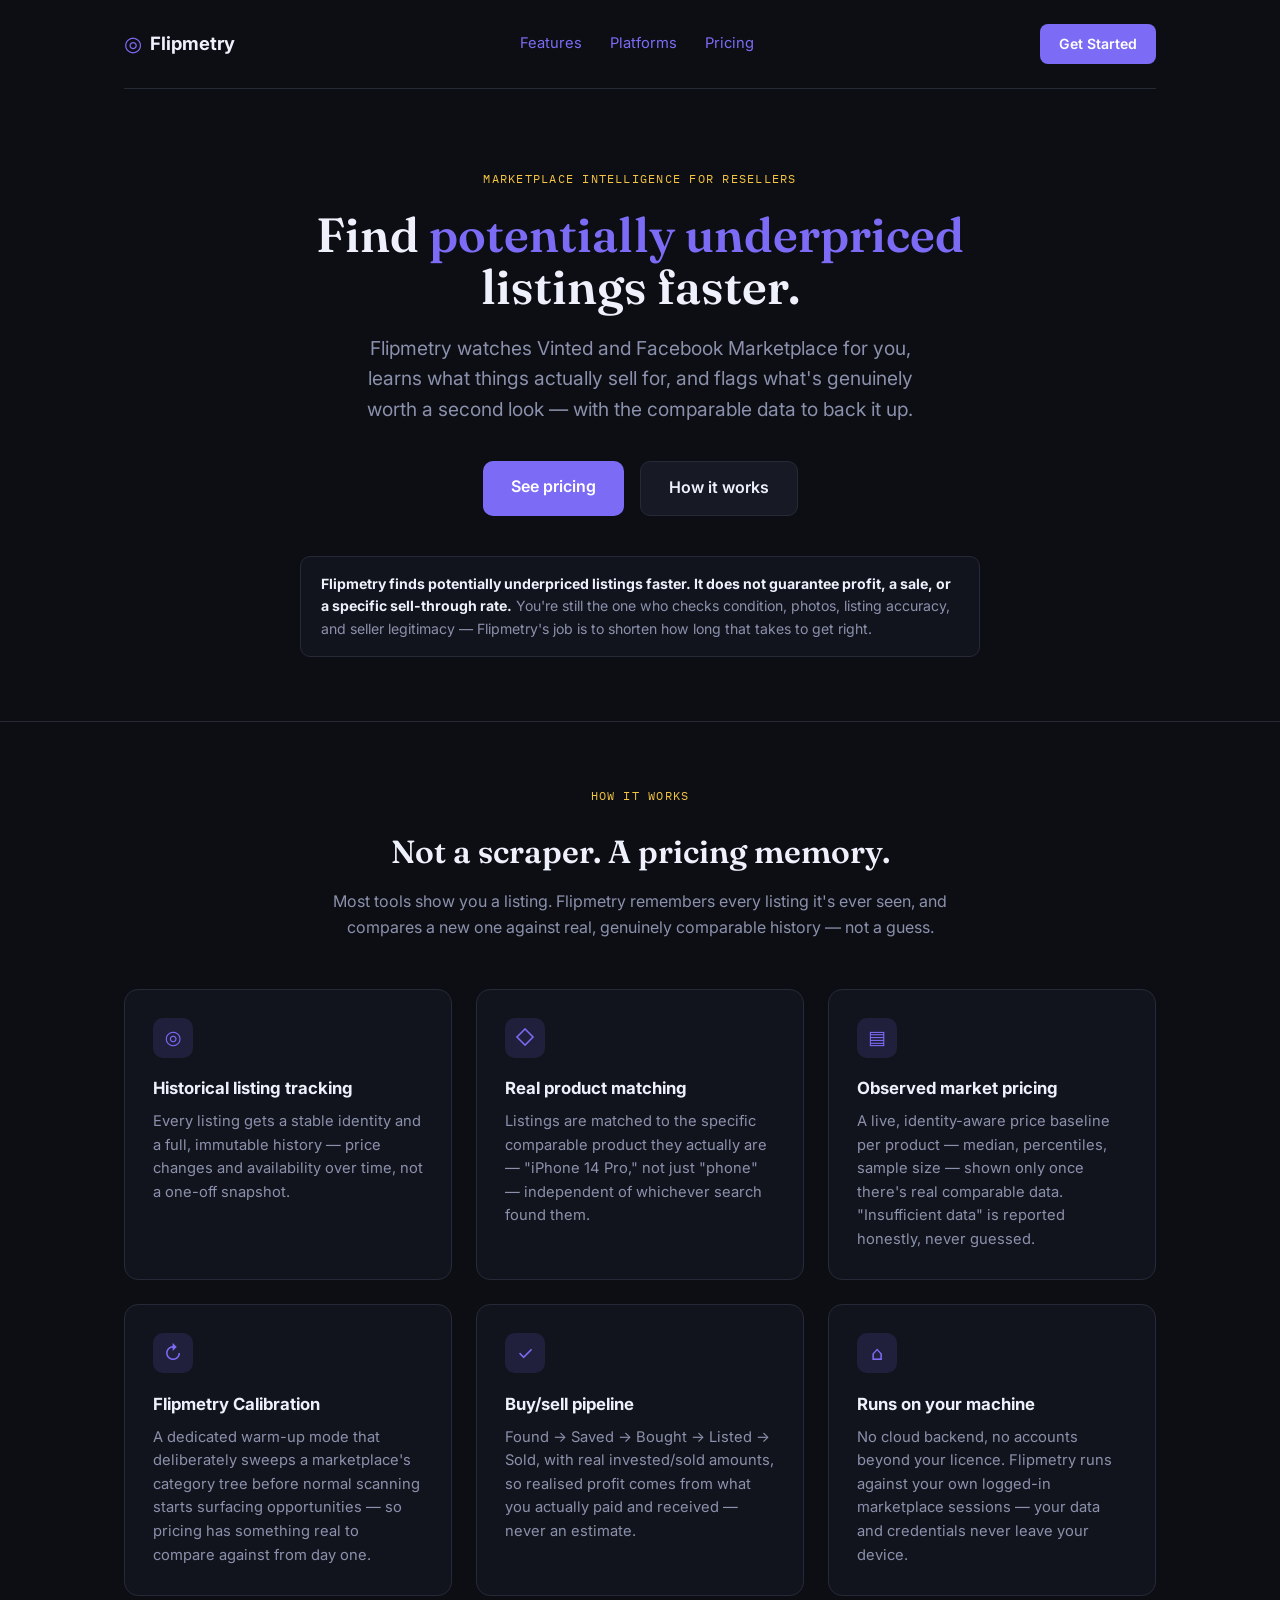
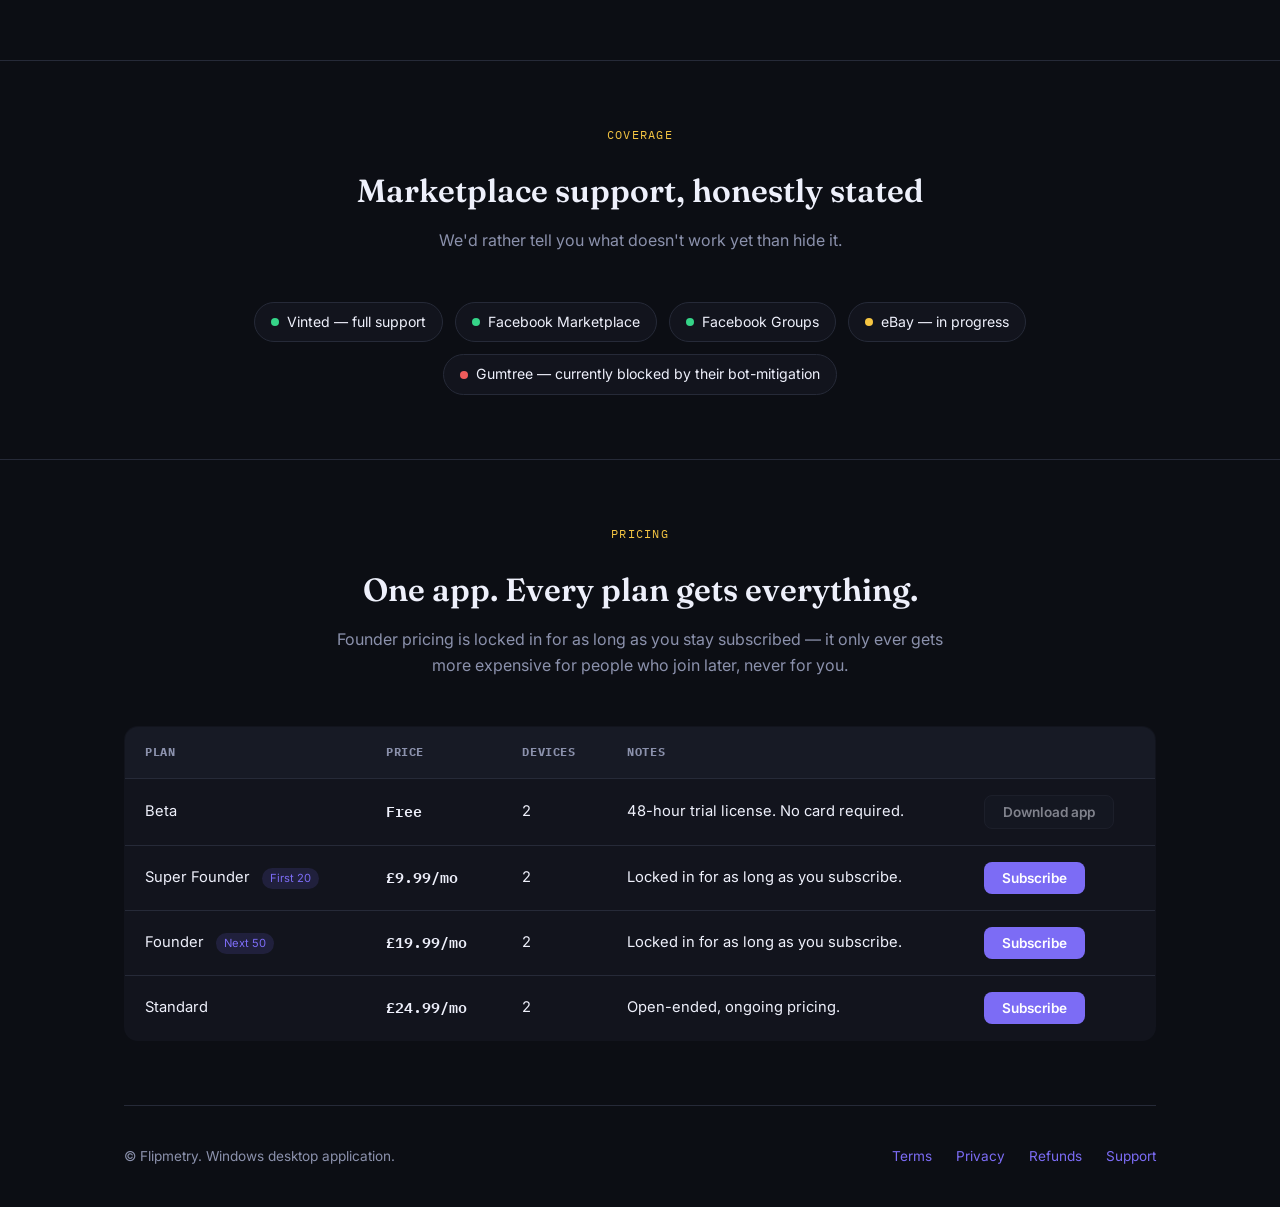
==== index.html @ 15358998 "Root-domain copy of the Flipmetry marketing site Needed so huaweimorby-del.github.io itself (no path" ====
<!DOCTYPE html>
<html lang="en">
<head>
<meta charset="UTF-8" />
<meta name="viewport" content="width=device-width, initial-scale=1.0" />
<title>Flipmetry — Marketplace Intelligence for Resellers</title>
<meta name="description" content="Flipmetry monitors Vinted and Facebook Marketplace, tracks price history, and flags underpriced listings — with the market data to understand why." />
<link rel="preconnect" href="https://fonts.googleapis.com">
<link rel="preconnect" href="https://fonts.gstatic.com" crossorigin>
<link href="https://fonts.googleapis.com/css2?family=Fraunces:opsz,wght@9..144,500;9..144,600;9..144,700&family=Inter:wght@400;500;600;700&family=IBM+Plex+Mono:wght@400;500;600&display=swap" rel="stylesheet">
<style>
  :root {
    --bg: #0c0e14;
    --surface: #12141d;
    --surface-2: #171a25;
    --border: #262a38;
    --text: #eef0fb;
    --muted: #8b91ac;
    --accent: #7c6cf5;
    --accent-2: #f5c542;
    --green: #35d488;
    --accent-dim: rgba(124,108,245,.14);
  }
  * { box-sizing: border-box; }
  html { scroll-behavior: smooth; }
  body {
    margin: 0; background: var(--bg); color: var(--text);
    font-family: 'Inter', system-ui, sans-serif; line-height: 1.6;
  }
  .wrap { max-width: 1080px; margin: 0 auto; padding: 0 1.5rem; }
  a { color: var(--accent); text-decoration: none; }

  header.nav {
    display: flex; align-items: center; justify-content: space-between;
    padding: 1.5rem 0; border-bottom: 1px solid var(--border);
  }
  .brand { display: flex; align-items: center; gap: .5rem; font-weight: 700; font-size: 1.15rem; }
  .brand .dot { color: var(--accent); font-size: 1.3rem; }
  nav.links { display: flex; gap: 1.75rem; font-size: .92rem; color: var(--muted); }
  nav.links a:hover { color: var(--text); }
  .nav-cta {
    background: var(--accent); color: #fff; padding: .55rem 1.2rem;
    border-radius: 8px; font-weight: 600; font-size: .88rem;
  }

  .hero { padding: 5rem 0 4rem; text-align: center; }
  .kicker {
    font-family: 'IBM Plex Mono', monospace; font-size: .78rem; letter-spacing: .1em;
    text-transform: uppercase; color: var(--accent-2); margin-bottom: 1.25rem;
  }
  h1 {
    font-family: 'Fraunces', serif; font-weight: 600; font-size: 3rem; line-height: 1.08;
    margin: 0 0 1.25rem; text-wrap: balance;
  }
  h1 em { color: var(--accent); font-style: normal; }
  .lead {
    font-size: 1.2rem; color: var(--muted); max-width: 620px; margin: 0 auto 2.25rem;
    text-wrap: balance;
  }
  .hero-ctas { display: flex; gap: 1rem; justify-content: center; flex-wrap: wrap; }
  .btn {
    display: inline-block; padding: .85rem 1.75rem; border-radius: 10px;
    font-weight: 600; font-size: 1rem;
  }
  .btn-primary { background: var(--accent); color: #fff; }
  .btn-secondary { background: var(--surface-2); color: var(--text); border: 1px solid var(--border); }

  .disclaimer {
    max-width: 680px; margin: 2.5rem auto 0; padding: 1rem 1.25rem;
    background: var(--surface); border: 1px solid var(--border); border-radius: 10px;
    font-size: .88rem; color: var(--muted); text-align: left;
  }
  .disclaimer strong { color: var(--text); }

  section { padding: 4rem 0; border-top: 1px solid var(--border); }
  .section-head { text-align: center; max-width: 620px; margin: 0 auto 3rem; }
  .section-head .kicker { text-align: center; }
  .section-head h2 { font-family: 'Fraunces', serif; font-weight: 600; font-size: 2rem; margin: 0 0 .75rem; }
  .section-head p { color: var(--muted); margin: 0; }

  .grid3 { display: grid; grid-template-columns: repeat(3, 1fr); gap: 1.5rem; }
  @media (max-width: 800px) { .grid3 { grid-template-columns: 1fr; } }
  .card {
    background: var(--surface); border: 1px solid var(--border); border-radius: 14px;
    padding: 1.75rem;
  }
  .card .icon {
    width: 40px; height: 40px; border-radius: 10px; background: var(--accent-dim);
    color: var(--accent); display: flex; align-items: center; justify-content: center;
    font-size: 1.2rem; margin-bottom: 1.1rem;
  }
  .card h3 { font-size: 1.05rem; margin: 0 0 .5rem; }
  .card p { color: var(--muted); font-size: .92rem; margin: 0; }

  .platform-row { display: flex; gap: .75rem; flex-wrap: wrap; justify-content: center; margin-top: 2rem; }
  .pill {
    display: flex; align-items: center; gap: .5rem; border: 1px solid var(--border);
    background: var(--surface); border-radius: 999px; padding: .5rem 1rem; font-size: .88rem;
  }
  .pill .status { width: 8px; height: 8px; border-radius: 50%; }
  .status.on { background: var(--green); }
  .status.partial { background: var(--accent-2); }
  .status.off { background: #ef5b5b; }

  table.pricing {
    width: 100%; border-collapse: collapse; background: var(--surface);
    border: 1px solid var(--border); border-radius: 14px; overflow: hidden;
    font-size: .92rem;
  }
  table.pricing th, table.pricing td { padding: 1rem 1.25rem; text-align: left; border-bottom: 1px solid var(--border); }
  table.pricing th { font-family: 'IBM Plex Mono', monospace; font-size: .72rem; letter-spacing: .05em; text-transform: uppercase; color: var(--muted); background: var(--surface-2); }
  table.pricing tr:last-child td { border-bottom: none; }
  table.pricing td.price { font-family: 'IBM Plex Mono', monospace; font-weight: 600; font-variant-numeric: tabular-nums; }
  .badge-founder { display: inline-block; margin-left: .5rem; font-size: .7rem; padding: .1rem .5rem; border-radius: 999px; background: var(--accent-dim); color: var(--accent); }
  .wrap-table { overflow-x: auto; }
  .buy-btn {
    background: var(--accent); color: #fff; border: none; padding: .5rem 1.1rem;
    border-radius: 8px; font-weight: 600; font-size: .85rem; cursor: pointer; font-family: inherit;
  }
  .buy-btn:hover { opacity: .9; }
  .buy-btn:disabled { opacity: .5; cursor: default; }
  .buy-btn.secondary { background: var(--surface-2); color: var(--text); border: 1px solid var(--border); }

  footer {
    border-top: 1px solid var(--border); padding: 2.5rem 0; color: var(--muted); font-size: .85rem;
  }
  footer .foot-row { display: flex; justify-content: space-between; flex-wrap: wrap; gap: 1rem; }
  footer nav { display: flex; gap: 1.5rem; }
</style>
</head>
<body>

<div class="wrap">
  <header class="nav">
    <div class="brand"><span class="dot">◎</span> Flipmetry</div>
    <nav class="links">
      <a href="#features">Features</a>
      <a href="#platforms">Platforms</a>
      <a href="#pricing">Pricing</a>
    </nav>
    <a class="nav-cta" href="#pricing">Get Started</a>
  </header>
</div>

<div class="hero">
  <div class="wrap">
    <div class="kicker">Marketplace Intelligence for Resellers</div>
    <h1>Find <em>potentially underpriced</em><br>listings faster.</h1>
    <p class="lead">Flipmetry watches Vinted and Facebook Marketplace for you, learns what things actually sell for, and flags what's genuinely worth a second look — with the comparable data to back it up.</p>
    <div class="hero-ctas">
      <a class="btn btn-primary" href="#pricing">See pricing</a>
      <a class="btn btn-secondary" href="#features">How it works</a>
    </div>
    <div class="disclaimer">
      <strong>Flipmetry finds potentially underpriced listings faster. It does not guarantee profit, a sale, or a specific sell-through rate.</strong> You're still the one who checks condition, photos, listing accuracy, and seller legitimacy — Flipmetry's job is to shorten how long that takes to get right.
    </div>
  </div>
</div>

<section id="features">
  <div class="wrap">
    <div class="section-head">
      <div class="kicker">How It Works</div>
      <h2>Not a scraper. A pricing memory.</h2>
      <p>Most tools show you a listing. Flipmetry remembers every listing it's ever seen, and compares a new one against real, genuinely comparable history — not a guess.</p>
    </div>
    <div class="grid3">
      <div class="card">
        <div class="icon">◎</div>
        <h3>Historical listing tracking</h3>
        <p>Every listing gets a stable identity and a full, immutable history — price changes and availability over time, not a one-off snapshot.</p>
      </div>
      <div class="card">
        <div class="icon">◇</div>
        <h3>Real product matching</h3>
        <p>Listings are matched to the specific comparable product they actually are — "iPhone 14 Pro," not just "phone" — independent of whichever search found them.</p>
      </div>
      <div class="card">
        <div class="icon">▤</div>
        <h3>Observed market pricing</h3>
        <p>A live, identity-aware price baseline per product — median, percentiles, sample size — shown only once there's real comparable data. "Insufficient data" is reported honestly, never guessed.</p>
      </div>
      <div class="card">
        <div class="icon">↻</div>
        <h3>Flipmetry Calibration</h3>
        <p>A dedicated warm-up mode that deliberately sweeps a marketplace's category tree before normal scanning starts surfacing opportunities — so pricing has something real to compare against from day one.</p>
      </div>
      <div class="card">
        <div class="icon">✓</div>
        <h3>Buy/sell pipeline</h3>
        <p>Found → Saved → Bought → Listed → Sold, with real invested/sold amounts, so realised profit comes from what you actually paid and received — never an estimate.</p>
      </div>
      <div class="card">
        <div class="icon">⌂</div>
        <h3>Runs on your machine</h3>
        <p>No cloud backend, no accounts beyond your licence. Flipmetry runs against your own logged-in marketplace sessions — your data and credentials never leave your device.</p>
      </div>
    </div>
  </div>
</section>

<section id="platforms">
  <div class="wrap">
    <div class="section-head">
      <div class="kicker">Coverage</div>
      <h2>Marketplace support, honestly stated</h2>
      <p>We'd rather tell you what doesn't work yet than hide it.</p>
    </div>
    <div class="platform-row">
      <div class="pill"><span class="status on"></span>Vinted — full support</div>
      <div class="pill"><span class="status on"></span>Facebook Marketplace</div>
      <div class="pill"><span class="status on"></span>Facebook Groups</div>
      <div class="pill"><span class="status partial"></span>eBay — in progress</div>
      <div class="pill"><span class="status off"></span>Gumtree — currently blocked by their bot-mitigation</div>
    </div>
  </div>
</section>

<section id="pricing">
  <div class="wrap">
    <div class="section-head">
      <div class="kicker">Pricing</div>
      <h2>One app. Every plan gets everything.</h2>
      <p>Founder pricing is locked in for as long as you stay subscribed — it only ever gets more expensive for people who join later, never for you.</p>
    </div>
    <div class="wrap-table">
      <table class="pricing">
        <thead>
          <tr><th>Plan</th><th>Price</th><th>Devices</th><th>Notes</th><th></th></tr>
        </thead>
        <tbody>
          <tr>
            <td>Beta</td>
            <td class="price">Free</td>
            <td>2</td>
            <td>48-hour trial license. No card required.</td>
            <td><button class="buy-btn secondary" disabled>Download app</button></td>
          </tr>
          <tr>
            <td>Super Founder <span class="badge-founder">First 20</span></td>
            <td class="price">£9.99/mo</td>
            <td>2</td>
            <td>Locked in for as long as you subscribe.</td>
            <td><button class="buy-btn" data-price-id="pri_01m2zggezk1rce8dvfv43jadwe">Subscribe</button></td>
          </tr>
          <tr>
            <td>Founder <span class="badge-founder">Next 50</span></td>
            <td class="price">£19.99/mo</td>
            <td>2</td>
            <td>Locked in for as long as you subscribe.</td>
            <td><button class="buy-btn" data-price-id="pri_01m2zgfw9cqszc2jp88dn5vvc9">Subscribe</button></td>
          </tr>
          <tr>
            <td>Standard</td>
            <td class="price">£24.99/mo</td>
            <td>2</td>
            <td>Open-ended, ongoing pricing.</td>
            <td><button class="buy-btn" data-price-id="pri_01m2zgf534r27hbwnqj22tezan">Subscribe</button></td>
          </tr>
        </tbody>
      </table>
    </div>
  </div>
</section>

<div class="wrap">
  <footer>
    <div class="foot-row">
      <div>© Flipmetry. Windows desktop application.</div>
      <nav>
        <a href="terms.html">Terms</a>
        <a href="privacy.html">Privacy</a>
        <a href="refunds.html">Refunds</a>
        <a href="mailto:support@flipmetry.app">Support</a>
      </nav>
    </div>
  </footer>
</div>

<div id="license-reveal" style="display:none; position:fixed; inset:0; background:rgba(0,0,0,.6); z-index:999; align-items:center; justify-content:center; padding:1.5rem;">
  <div style="background:var(--surface); border:1px solid var(--border); border-radius:14px; padding:2rem; max-width:440px; text-align:center;">
    <h3 style="margin:0 0 .75rem;">Thanks for subscribing!</h3>
    <p id="license-reveal-body" style="color:var(--muted); font-size:.92rem;">Preparing your licence key…</p>
    <button class="buy-btn" style="margin-top:1rem;" onclick="document.getElementById('license-reveal').style.display='none'">Close</button>
  </div>
</div>

<script src="https://cdn.paddle.com/paddle/v2/paddle.js"></script>
<script>
  var LICENSING_API_URL = "https://flipmetry-licensing.flipmetry.workers.dev";

  Paddle.Environment.set("sandbox");
  Paddle.Initialize({
    token: "test_19e1b50baba6709b585c52260fe",
    eventCallback: function (event) {
      if (event.name === "checkout.completed") {
        var transactionId = event.data && (event.data.transaction_id || event.data.transactionId || (event.data.transaction && event.data.transaction.id));
        showLicenseReveal(transactionId);
      }
    }
  });

  document.querySelectorAll(".buy-btn[data-price-id]").forEach(function (btn) {
    btn.addEventListener("click", function () {
      Paddle.Checkout.open({
        items: [{ priceId: btn.getAttribute("data-price-id"), quantity: 1 }]
      });
    });
  });

  function showLicenseReveal(transactionId) {
    var modal = document.getElementById("license-reveal");
    var body = document.getElementById("license-reveal-body");
    modal.style.display = "flex";
    if (!transactionId) {
      body.textContent = "We'll email your licence activation details shortly.";
      return;
    }
    pollForLicense(transactionId, body, 0);
  }

  function pollForLicense(transactionId, body, attempt) {
    if (attempt >= 20) {
      body.textContent = "Still processing — check your email in a moment, or contact support@flipmetry.app with your order confirmation.";
      return;
    }
    fetch(LICENSING_API_URL + "/lookup?transaction_id=" + encodeURIComponent(transactionId))
      .then(function (res) { return res.json(); })
      .then(function (data) {
        if (data.ok && data.licenseKey) {
          body.innerHTML = "Your licence key:<br><strong style=\"font-family:'IBM Plex Mono',monospace; font-size:1.1rem; color:var(--text);\">" + data.licenseKey + "</strong><br><br>Paste this into Flipmetry's activation screen to unlock your plan.";
        } else {
          setTimeout(function () { pollForLicense(transactionId, body, attempt + 1); }, 2000);
        }
      })
      .catch(function () {
        setTimeout(function () { pollForLicense(transactionId, body, attempt + 1); }, 2000);
      });
  }
</script>
</body>
</html>
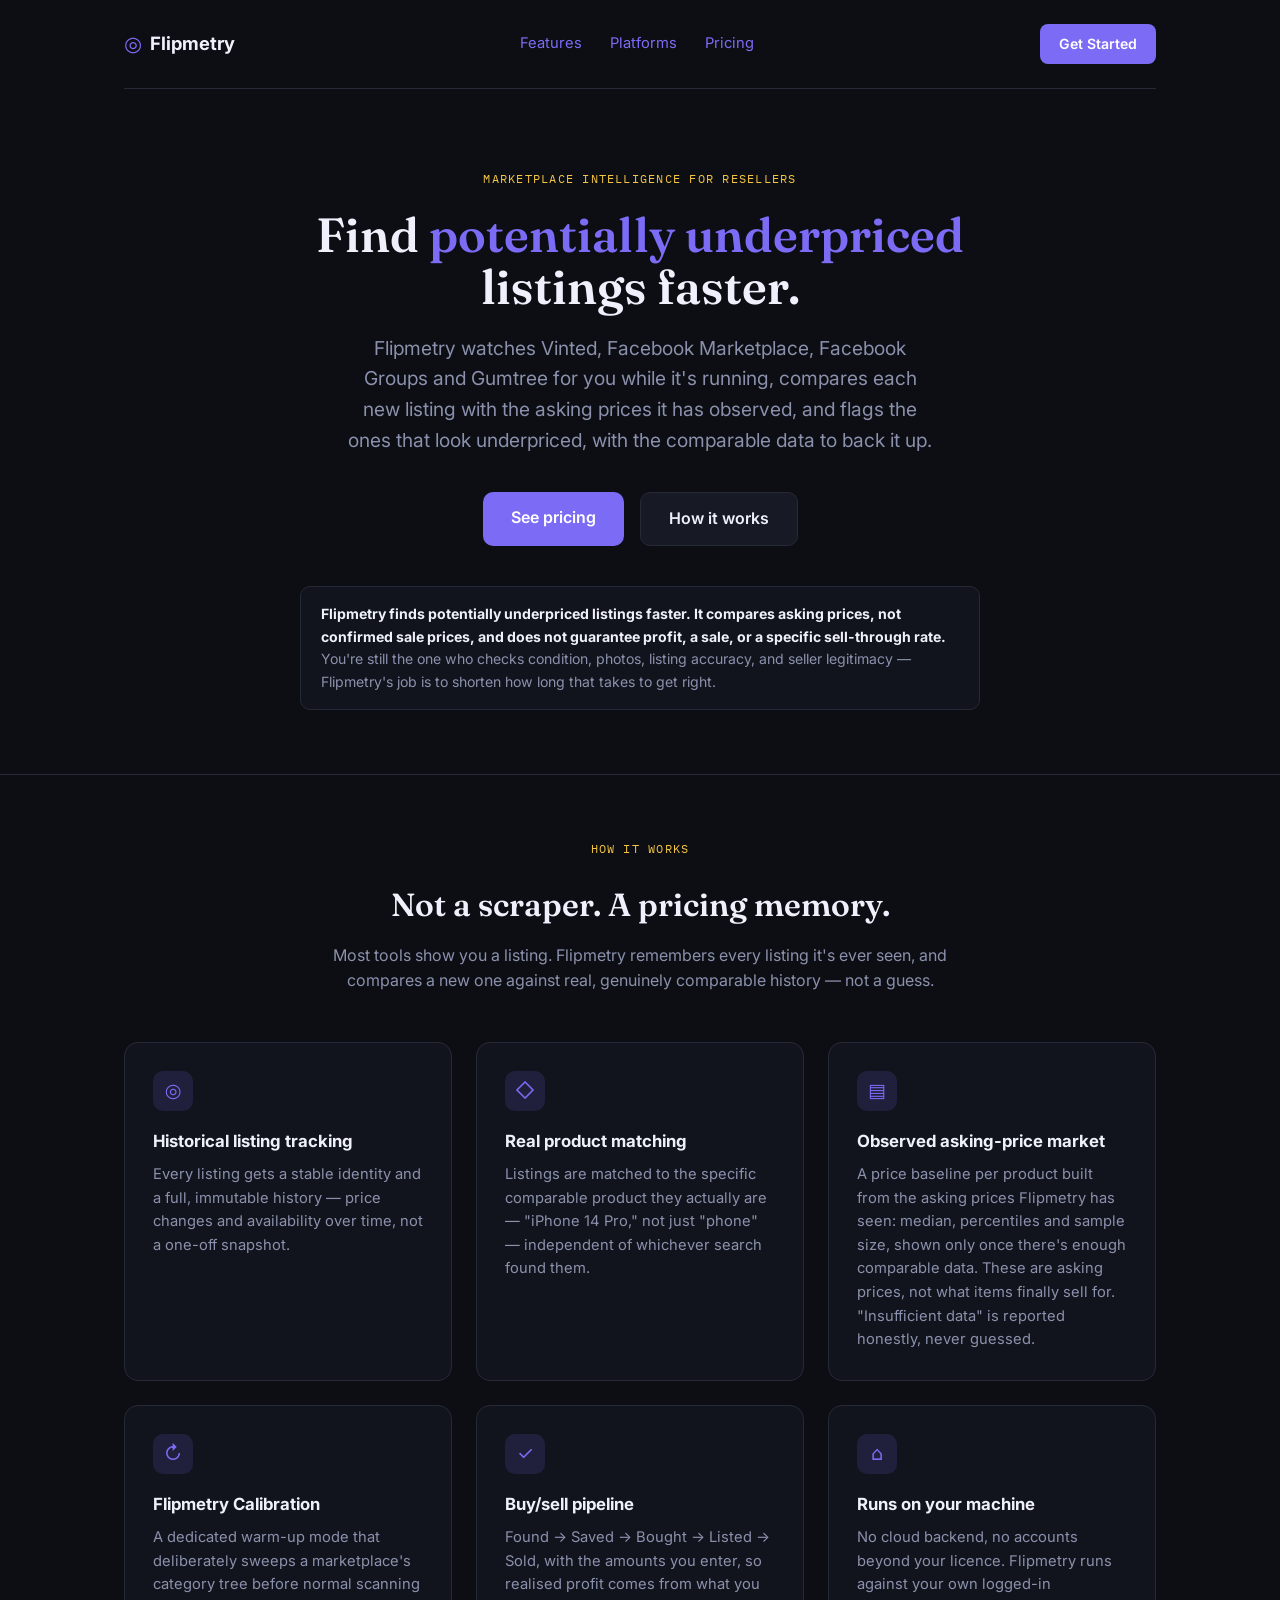
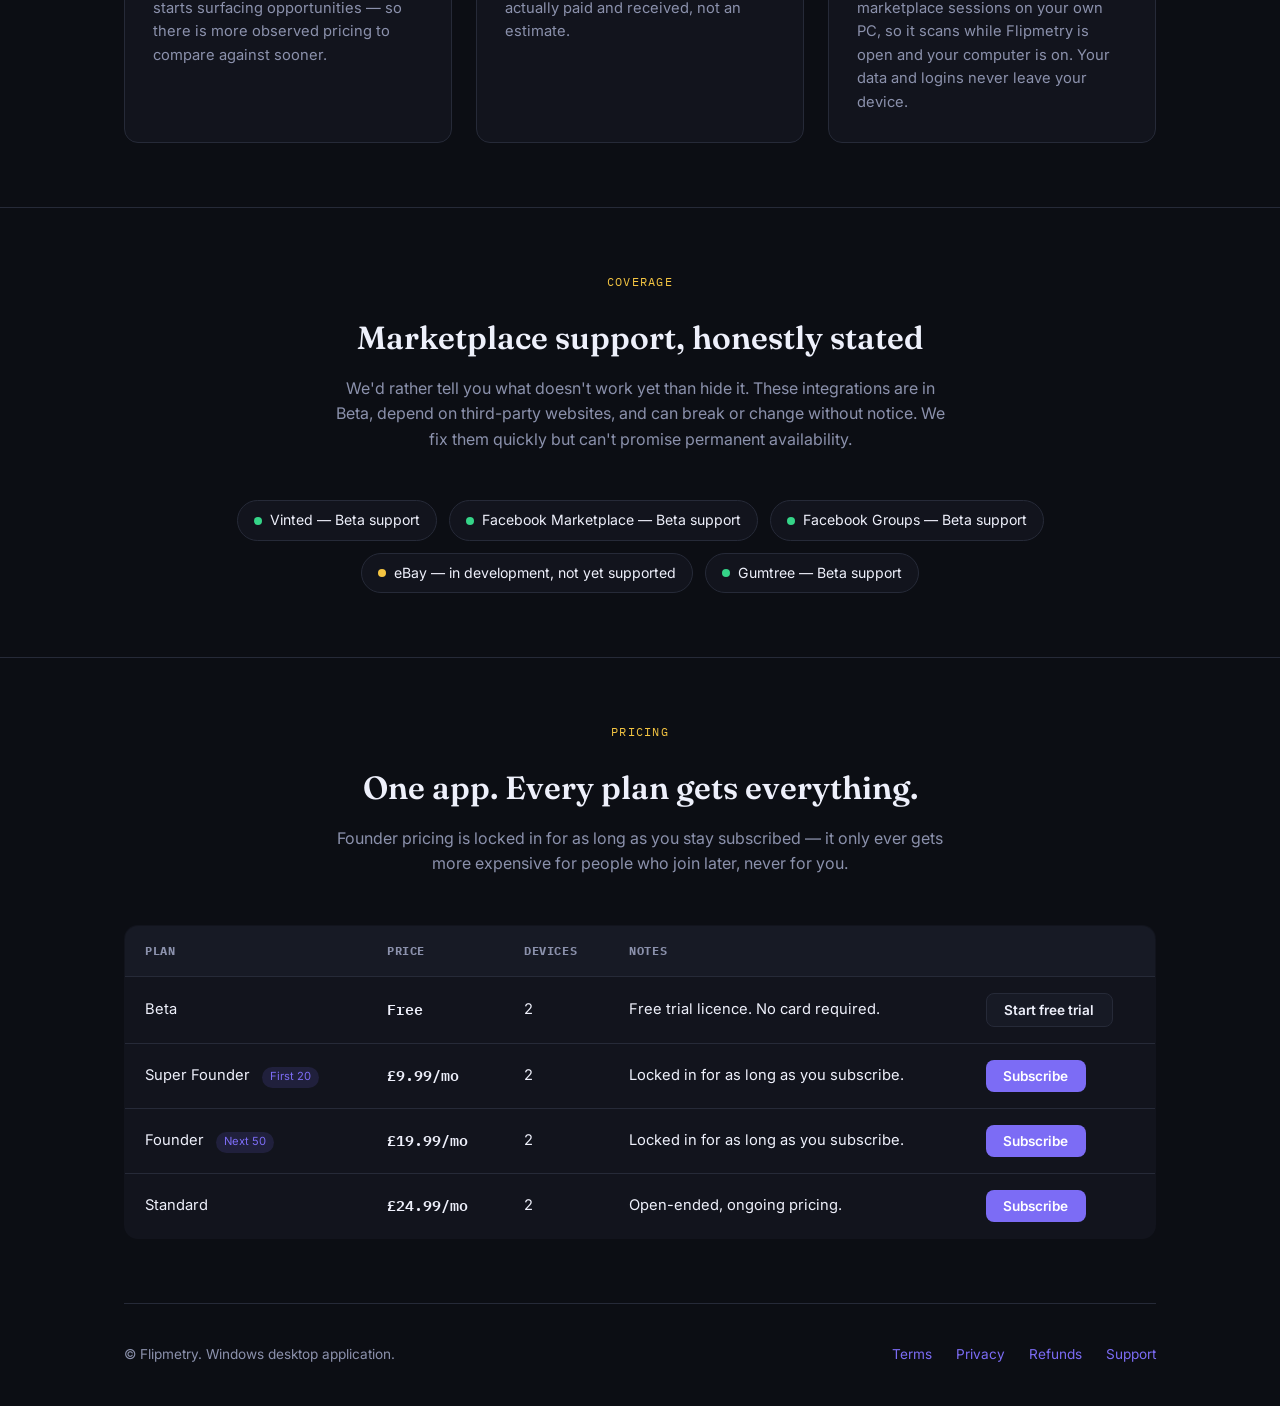
==== commit f93fcc19: "Correct claims (asking prices, only while running), Beta support wording, free-trial flow, working s" ====
--- a/index.html
+++ b/index.html
@@ -146,13 +146,13 @@
   <div class="wrap">
     <div class="kicker">Marketplace Intelligence for Resellers</div>
     <h1>Find <em>potentially underpriced</em><br>listings faster.</h1>
-    <p class="lead">Flipmetry watches Vinted and Facebook Marketplace for you, learns what things actually sell for, and flags what's genuinely worth a second look — with the comparable data to back it up.</p>
+    <p class="lead">Flipmetry watches Vinted, Facebook Marketplace, Facebook Groups and Gumtree for you while it's running, compares each new listing with the asking prices it has observed, and flags the ones that look underpriced, with the comparable data to back it up.</p>
     <div class="hero-ctas">
       <a class="btn btn-primary" href="#pricing">See pricing</a>
       <a class="btn btn-secondary" href="#features">How it works</a>
     </div>
     <div class="disclaimer">
-      <strong>Flipmetry finds potentially underpriced listings faster. It does not guarantee profit, a sale, or a specific sell-through rate.</strong> You're still the one who checks condition, photos, listing accuracy, and seller legitimacy — Flipmetry's job is to shorten how long that takes to get right.
+      <strong>Flipmetry finds potentially underpriced listings faster. It compares asking prices, not confirmed sale prices, and does not guarantee profit, a sale, or a specific sell-through rate.</strong> You're still the one who checks condition, photos, listing accuracy, and seller legitimacy — Flipmetry's job is to shorten how long that takes to get right.
     </div>
   </div>
 </div>
@@ -177,23 +177,23 @@
       </div>
       <div class="card">
         <div class="icon">▤</div>
-        <h3>Observed market pricing</h3>
-        <p>A live, identity-aware price baseline per product — median, percentiles, sample size — shown only once there's real comparable data. "Insufficient data" is reported honestly, never guessed.</p>
+        <h3>Observed asking-price market</h3>
+        <p>A price baseline per product built from the asking prices Flipmetry has seen: median, percentiles and sample size, shown only once there's enough comparable data. These are asking prices, not what items finally sell for. "Insufficient data" is reported honestly, never guessed.</p>
       </div>
       <div class="card">
         <div class="icon">↻</div>
         <h3>Flipmetry Calibration</h3>
-        <p>A dedicated warm-up mode that deliberately sweeps a marketplace's category tree before normal scanning starts surfacing opportunities — so pricing has something real to compare against from day one.</p>
+        <p>A dedicated warm-up mode that deliberately sweeps a marketplace's category tree before normal scanning starts surfacing opportunities — so there is more observed pricing to compare against sooner.</p>
       </div>
       <div class="card">
         <div class="icon">✓</div>
         <h3>Buy/sell pipeline</h3>
-        <p>Found → Saved → Bought → Listed → Sold, with real invested/sold amounts, so realised profit comes from what you actually paid and received — never an estimate.</p>
+        <p>Found → Saved → Bought → Listed → Sold, with the amounts you enter, so realised profit comes from what you actually paid and received, not an estimate.</p>
       </div>
       <div class="card">
         <div class="icon">⌂</div>
         <h3>Runs on your machine</h3>
-        <p>No cloud backend, no accounts beyond your licence. Flipmetry runs against your own logged-in marketplace sessions — your data and credentials never leave your device.</p>
+        <p>No cloud backend, no accounts beyond your licence. Flipmetry runs against your own logged-in marketplace sessions on your own PC, so it scans while Flipmetry is open and your computer is on. Your data and logins never leave your device.</p>
       </div>
     </div>
   </div>
@@ -204,14 +204,14 @@
     <div class="section-head">
       <div class="kicker">Coverage</div>
       <h2>Marketplace support, honestly stated</h2>
-      <p>We'd rather tell you what doesn't work yet than hide it.</p>
+      <p>We'd rather tell you what doesn't work yet than hide it. These integrations are in Beta, depend on third-party websites, and can break or change without notice. We fix them quickly but can't promise permanent availability.</p>
     </div>
     <div class="platform-row">
-      <div class="pill"><span class="status on"></span>Vinted — full support</div>
-      <div class="pill"><span class="status on"></span>Facebook Marketplace</div>
-      <div class="pill"><span class="status on"></span>Facebook Groups</div>
-      <div class="pill"><span class="status partial"></span>eBay — in progress</div>
-      <div class="pill"><span class="status off"></span>Gumtree — currently blocked by their bot-mitigation</div>
+      <div class="pill"><span class="status on"></span>Vinted — Beta support</div>
+      <div class="pill"><span class="status on"></span>Facebook Marketplace — Beta support</div>
+      <div class="pill"><span class="status on"></span>Facebook Groups — Beta support</div>
+      <div class="pill"><span class="status partial"></span>eBay — in development, not yet supported</div>
+      <div class="pill"><span class="status on"></span>Gumtree — Beta support</div>
     </div>
   </div>
 </section>
@@ -233,8 +233,8 @@
             <td>Beta</td>
             <td class="price">Free</td>
             <td>2</td>
-            <td>48-hour trial license. No card required.</td>
-            <td><button class="buy-btn secondary" disabled>Download app</button></td>
+            <td>Free trial licence. No card required.</td>
+            <td><button class="buy-btn secondary" id="trial-btn">Start free trial</button></td>
           </tr>
           <tr>
             <td>Super Founder <span class="badge-founder">First 20</span></td>
@@ -271,7 +271,7 @@
         <a href="terms.html">Terms</a>
         <a href="privacy.html">Privacy</a>
         <a href="refunds.html">Refunds</a>
-        <a href="mailto:support@flipmetry.app">Support</a>
+        <a href="mailto:ryanmorby92@gmail.com">Support</a>
       </nav>
     </div>
   </footer>
@@ -281,8 +281,27 @@
   <div style="background:var(--surface); border:1px solid var(--border); border-radius:14px; padding:2rem; max-width:440px; text-align:center;">
     <h3 style="margin:0 0 .75rem;">Thanks for subscribing!</h3>
     <p id="license-reveal-body" style="color:var(--muted); font-size:.92rem;">Preparing your licence key…</p>
+    <p style="color:var(--muted); font-size:.82rem;"><strong>Copy your key now.</strong> We don't email it. If you lose it, contact ryanmorby92@gmail.com from the email you paid with.</p>
+    <a class="buy-btn" id="download-link" href="https://pub-c61f546a47834a09b3cf00737bf65064.r2.dev/Flipmetry-Setup-2.2.0-beta.2.exe" style="display:inline-block; text-decoration:none; margin-top:.5rem;">Download Flipmetry for Windows</a>
     <button class="buy-btn" style="margin-top:1rem;" onclick="document.getElementById('license-reveal').style.display='none'">Close</button>
   </div>
+</div>
+
+<div id="trial-modal" style="display:none; position:fixed; inset:0; background:rgba(0,0,0,.6); z-index:999; align-items:center; justify-content:center; padding:1.5rem;">
+<div style="background:var(--surface); border:1px solid var(--border); border-radius:14px; padding:2rem; max-width:440px; width:100%; text-align:center;">
+<h3 style="margin:0 0 .75rem;">Start your free trial</h3>
+<div id="trial-form">
+<p style="color:var(--muted); font-size:.92rem;">Enter your email and we'll show your trial licence key straight away. No card needed. One trial per email address.</p>
+<input id="trial-email" type="email" autocomplete="email" placeholder="you@example.com" style="width:100%; padding:.7rem .8rem; border-radius:8px; border:1px solid var(--border); background:var(--surface-2); color:var(--text); font:inherit;">
+<button class="buy-btn" id="trial-submit" style="margin-top:1rem;">Get my trial key</button>
+</div>
+<p id="trial-msg" style="color:var(--muted); font-size:.92rem; margin-top:.9rem;"></p>
+<div id="trial-done" style="display:none;">
+<a class="buy-btn" href="https://pub-c61f546a47834a09b3cf00737bf65064.r2.dev/Flipmetry-Setup-2.2.0-beta.2.exe" style="display:inline-block; text-decoration:none;">Download Flipmetry for Windows</a>
+<p style="color:var(--muted); font-size:.82rem; margin-top:.9rem;">Install it, open it, and paste the key when asked. Windows may show a SmartScreen warning because this Beta installer is not yet code-signed: choose More info, then Run anyway.</p>
+</div>
+<button class="buy-btn secondary" style="margin-top:1rem;" onclick="document.getElementById('trial-modal').style.display='none'">Close</button>
+</div>
 </div>
 
 <script src="https://cdn.paddle.com/paddle/v2/paddle.js"></script>
@@ -290,7 +309,7 @@
   var LICENSING_API_URL = "https://flipmetry-licensing.flipmetry.workers.dev";
 
   Paddle.Environment.set("sandbox");
-  Paddle.Initialize({
+Paddle.Initialize({
     token: "test_19e1b50baba6709b585c52260fe",
     eventCallback: function (event) {
       if (event.name === "checkout.completed") {
@@ -308,12 +327,43 @@
     });
   });
 
+  var trialModal = document.getElementById("trial-modal");
+  document.getElementById("trial-btn").addEventListener("click", function () { trialModal.style.display = "flex"; document.getElementById("trial-email").focus(); });
+  document.getElementById("trial-submit").addEventListener("click", function () {
+    var email = document.getElementById("trial-email").value.trim();
+    var msg = document.getElementById("trial-msg");
+    var btn = document.getElementById("trial-submit");
+    msg.textContent = "";
+    if (!email) { msg.textContent = "Enter your email address."; return; }
+    btn.disabled = true;
+    fetch(LICENSING_API_URL + "/trial", { method: "POST", headers: { "Content-Type": "application/json" }, body: JSON.stringify({ email: email }) })
+      .then(function (res) { return res.json(); })
+      .then(function (data) {
+        btn.disabled = false;
+        if (data.ok && data.licenseKey) {
+          document.getElementById("trial-form").style.display = "none";
+          var ends = data.expiresAt ? new Date(data.expiresAt).toLocaleString() : "";
+          msg.innerHTML = "Your trial licence key:<br><strong style=\"font-family:'IBM Plex Mono',monospace; font-size:1.1rem; color:var(--text);\">" + data.licenseKey + "</strong><br><br>Valid for " + data.days + " day" + (data.days === 1 ? "" : "s") + (ends ? " (until " + ends + ")" : "") + ". Copy it now; we don't email it.";
+          document.getElementById("trial-done").style.display = "block";
+        } else if (data.reason === "already_used") {
+          msg.textContent = "That email address has already used its free trial. You can subscribe below to keep using Flipmetry.";
+        } else if (data.reason === "invalid_email") {
+          msg.textContent = "That doesn't look like a valid email address.";
+        } else if (data.reason === "rate_limited") {
+          msg.textContent = "Too many trials requested from this network today. Please try again tomorrow.";
+        } else {
+          msg.textContent = "Something went wrong. Please try again, or contact ryanmorby92@gmail.com.";
+        }
+      })
+      .catch(function () { btn.disabled = false; msg.textContent = "Couldn't reach the licence service. Check your connection and try again."; });
+  });
+
   function showLicenseReveal(transactionId) {
     var modal = document.getElementById("license-reveal");
     var body = document.getElementById("license-reveal-body");
     modal.style.display = "flex";
     if (!transactionId) {
-      body.textContent = "We'll email your licence activation details shortly.";
+      body.textContent = "Payment received. Your licence key couldn't be shown automatically. Please contact ryanmorby92@gmail.com with your order confirmation and we'll send it.";
       return;
     }
     pollForLicense(transactionId, body, 0);
@@ -321,7 +371,7 @@
 
   function pollForLicense(transactionId, body, attempt) {
     if (attempt >= 20) {
-      body.textContent = "Still processing — check your email in a moment, or contact support@flipmetry.app with your order confirmation.";
+      body.textContent = "Still processing. Please wait a minute and refresh, or contact ryanmorby92@gmail.com with your order confirmation and we'll send your key.";
       return;
     }
     fetch(LICENSING_API_URL + "/lookup?transaction_id=" + encodeURIComponent(transactionId))
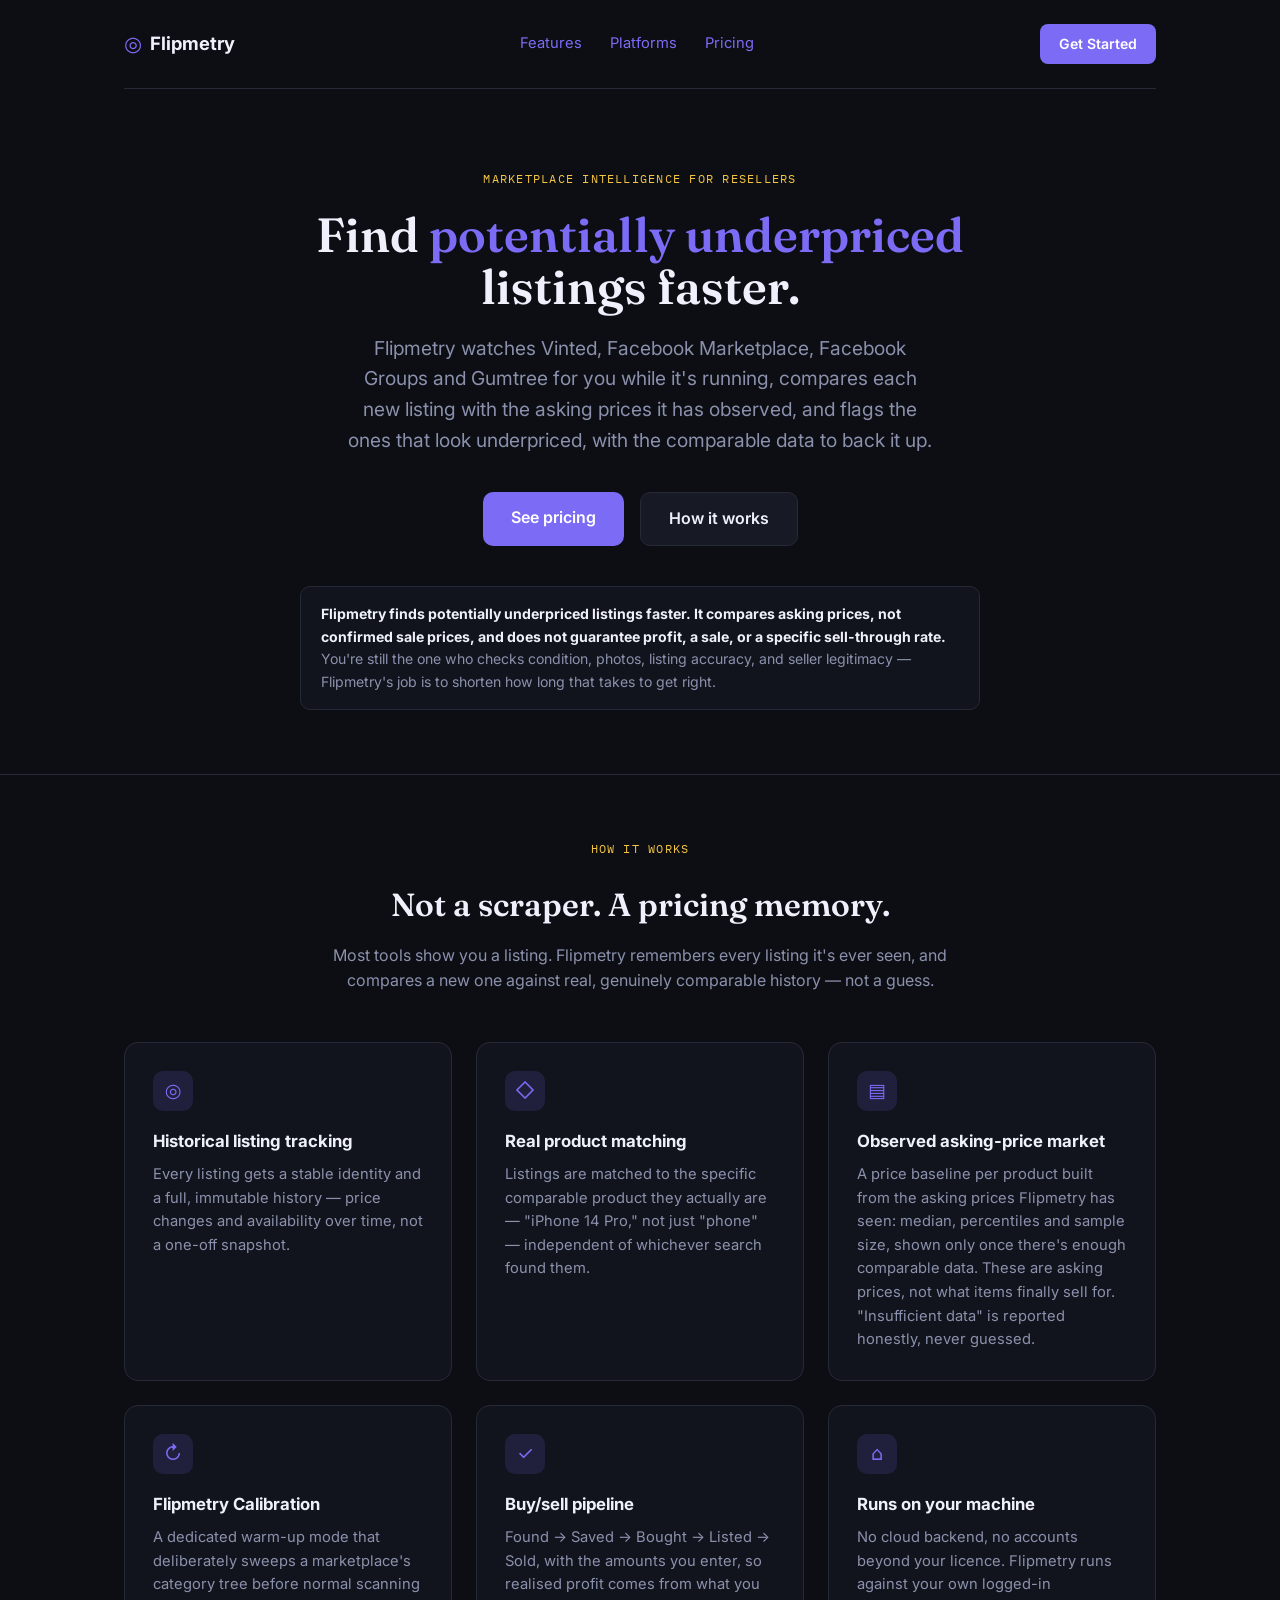
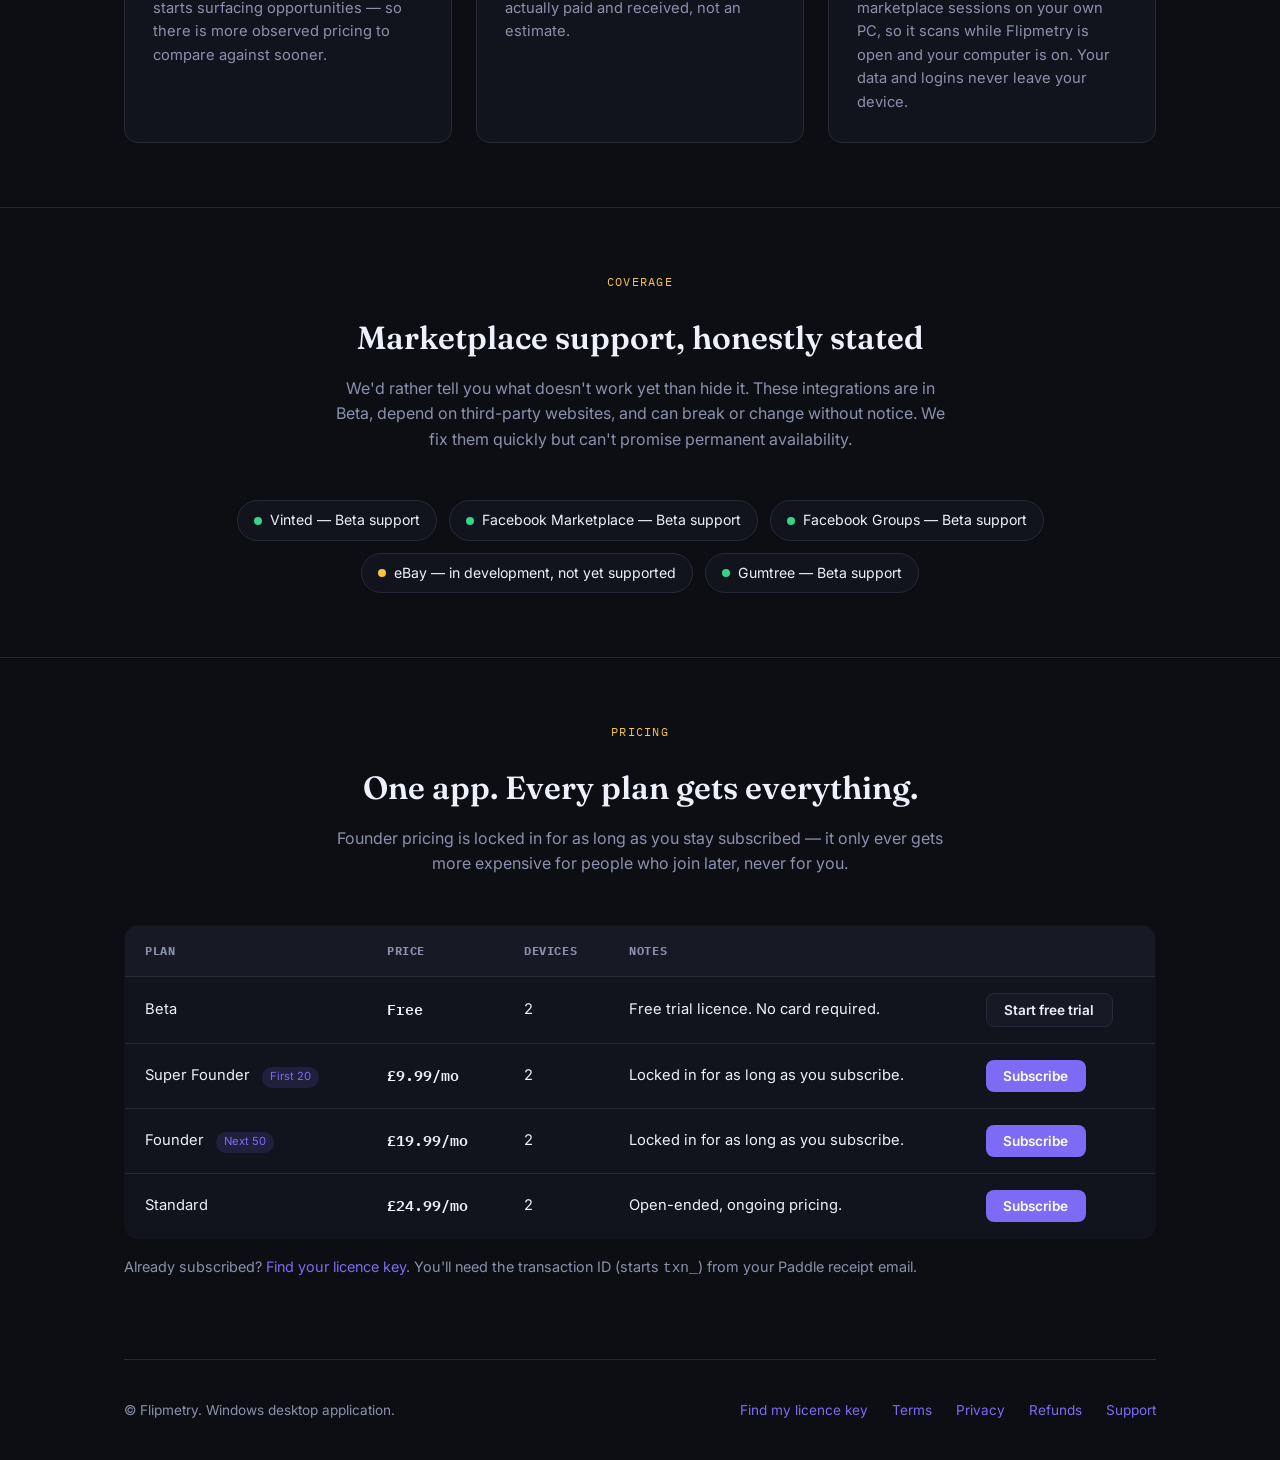
==== commit 1b849473: "Add Find my licence key (by Paddle transaction ID) so customers can recover their key Co-Authored-By" ====
--- a/index.html
+++ b/index.html
@@ -241,24 +241,25 @@
             <td class="price">£9.99/mo</td>
             <td>2</td>
             <td>Locked in for as long as you subscribe.</td>
-            <td><button class="buy-btn" data-price-id="pri_01m2zggezk1rce8dvfv43jadwe">Subscribe</button></td>
+            <td><button class="buy-btn" data-price-id="pri_01m3pmaqqp5f0mj2947rxrtay1">Subscribe</button></td>
           </tr>
           <tr>
             <td>Founder <span class="badge-founder">Next 50</span></td>
             <td class="price">£19.99/mo</td>
             <td>2</td>
             <td>Locked in for as long as you subscribe.</td>
-            <td><button class="buy-btn" data-price-id="pri_01m2zgfw9cqszc2jp88dn5vvc9">Subscribe</button></td>
+            <td><button class="buy-btn" data-price-id="pri_01m3pm8rrc7znva27m3f8x7bkq">Subscribe</button></td>
           </tr>
           <tr>
             <td>Standard</td>
             <td class="price">£24.99/mo</td>
             <td>2</td>
             <td>Open-ended, ongoing pricing.</td>
-            <td><button class="buy-btn" data-price-id="pri_01m2zgf534r27hbwnqj22tezan">Subscribe</button></td>
+            <td><button class="buy-btn" data-price-id="pri_01m3pm6xe9hnkab0p1rqrsyqms">Subscribe</button></td>
           </tr>
         </tbody>
       </table>
+<p style="margin-top:1rem; color:var(--muted); font-size:.9rem;">Already subscribed? <a href="#" id="find-key-link" style="color:var(--accent);">Find your licence key</a>. You'll need the transaction ID (starts <code>txn_</code>) from your Paddle receipt email.</p>
     </div>
   </div>
 </section>
@@ -268,7 +269,8 @@
     <div class="foot-row">
       <div>© Flipmetry. Windows desktop application.</div>
       <nav>
-        <a href="terms.html">Terms</a>
+        <a href="#" id="find-key-link-2">Find my licence key</a>
+<a href="terms.html">Terms</a>
         <a href="privacy.html">Privacy</a>
         <a href="refunds.html">Refunds</a>
         <a href="mailto:ryanmorby92@gmail.com">Support</a>
@@ -281,10 +283,22 @@
   <div style="background:var(--surface); border:1px solid var(--border); border-radius:14px; padding:2rem; max-width:440px; text-align:center;">
     <h3 style="margin:0 0 .75rem;">Thanks for subscribing!</h3>
     <p id="license-reveal-body" style="color:var(--muted); font-size:.92rem;">Preparing your licence key…</p>
-    <p style="color:var(--muted); font-size:.82rem;"><strong>Copy your key now.</strong> We don't email it. If you lose it, contact ryanmorby92@gmail.com from the email you paid with.</p>
+    <p style="color:var(--muted); font-size:.82rem;"><strong>Copy your key now.</strong> We don't email it, but you can always find it again with the transaction ID from your Paddle receipt (use "Find my licence key" at the bottom of this page). If you lose it, contact ryanmorby92@gmail.com from the email you paid with.</p>
     <a class="buy-btn" id="download-link" href="https://pub-c61f546a47834a09b3cf00737bf65064.r2.dev/Flipmetry-Setup-2.2.0-beta.2.exe" style="display:inline-block; text-decoration:none; margin-top:.5rem;">Download Flipmetry for Windows</a>
     <button class="buy-btn" style="margin-top:1rem;" onclick="document.getElementById('license-reveal').style.display='none'">Close</button>
   </div>
+</div>
+
+<div id="findkey-modal" style="display:none; position:fixed; inset:0; background:rgba(0,0,0,.6); z-index:999; align-items:center; justify-content:center; padding:1.5rem;">
+<div style="background:var(--surface); border:1px solid var(--border); border-radius:14px; padding:2rem; max-width:460px; width:100%; text-align:center;">
+<h3 style="margin:0 0 .75rem;">Find your licence key</h3>
+<p style="color:var(--muted); font-size:.92rem;">Open the <strong>"Payment confirmed"</strong> email from Paddle. Copy the <strong>Transaction ID</strong> (starts <code>txn_</code>) and paste it here.</p>
+<input id="findkey-txn" type="text" autocomplete="off" placeholder="txn_01abc..." style="width:100%; padding:.7rem .8rem; border-radius:8px; border:1px solid var(--border); background:var(--surface-2); color:var(--text); font:inherit;">
+<button class="buy-btn" id="findkey-submit" style="margin-top:1rem;">Show my key</button>
+<p id="findkey-msg" style="color:var(--muted); font-size:.92rem; margin-top:.9rem;"></p>
+<a class="buy-btn" id="findkey-download" href="https://pub-c61f546a47834a09b3cf00737bf65064.r2.dev/Flipmetry-Setup-2.2.0-beta.2.exe" style="display:none; text-decoration:none; margin-top:.5rem;">Download Flipmetry for Windows</a>
+<div><button class="buy-btn secondary" style="margin-top:1rem;" onclick="document.getElementById('findkey-modal').style.display='none'">Close</button></div>
+</div>
 </div>
 
 <div id="trial-modal" style="display:none; position:fixed; inset:0; background:rgba(0,0,0,.6); z-index:999; align-items:center; justify-content:center; padding:1.5rem;">
@@ -307,10 +321,8 @@
 <script src="https://cdn.paddle.com/paddle/v2/paddle.js"></script>
 <script>
   var LICENSING_API_URL = "https://flipmetry-licensing.flipmetry.workers.dev";
-
-  Paddle.Environment.set("sandbox");
 Paddle.Initialize({
-    token: "test_19e1b50baba6709b585c52260fe",
+    token: "live_796cfb771e0154482bc70a39feb",
     eventCallback: function (event) {
       if (event.name === "checkout.completed") {
         var transactionId = event.data && (event.data.transaction_id || event.data.transactionId || (event.data.transaction && event.data.transaction.id));
@@ -358,6 +370,30 @@
       .catch(function () { btn.disabled = false; msg.textContent = "Couldn't reach the licence service. Check your connection and try again."; });
   });
 
+  function openFindKey(e) { e.preventDefault(); document.getElementById("findkey-modal").style.display = "flex"; document.getElementById("findkey-txn").focus(); }
+  document.getElementById("find-key-link").addEventListener("click", openFindKey);
+  document.getElementById("find-key-link-2").addEventListener("click", openFindKey);
+  document.getElementById("findkey-submit").addEventListener("click", function () {
+    var txn = document.getElementById("findkey-txn").value.trim();
+    var msg = document.getElementById("findkey-msg");
+    var btn = document.getElementById("findkey-submit");
+    msg.textContent = "";
+    if (!/^txn_[a-z0-9]{20,}$/i.test(txn)) { msg.textContent = "That doesn't look like a transaction ID. It starts with txn_ and is in your Paddle receipt email."; return; }
+    btn.disabled = true;
+    fetch(LICENSING_API_URL + "/lookup?transaction_id=" + encodeURIComponent(txn))
+      .then(function (res) { return res.json(); })
+      .then(function (data) {
+        btn.disabled = false;
+        if (data.ok && data.licenseKey) {
+          msg.innerHTML = "Your licence key:<br><strong style=\"font-family:'IBM Plex Mono',monospace; font-size:1.1rem; color:var(--text);\">" + data.licenseKey + "</strong><br><br>Install Flipmetry, open it, and paste this key when asked.";
+          document.getElementById("findkey-download").style.display = "inline-block";
+        } else {
+          msg.textContent = "We couldn't find that payment. Check the ID is complete (nothing cut off), or wait a minute if you've only just paid. Still stuck? Contact " + "ryanmorby92@gmail.com" + " with your receipt.";
+        }
+      })
+      .catch(function () { btn.disabled = false; msg.textContent = "Couldn't reach the licence service. Check your connection and try again."; });
+  });
+
   function showLicenseReveal(transactionId) {
     var modal = document.getElementById("license-reveal");
     var body = document.getElementById("license-reveal-body");
